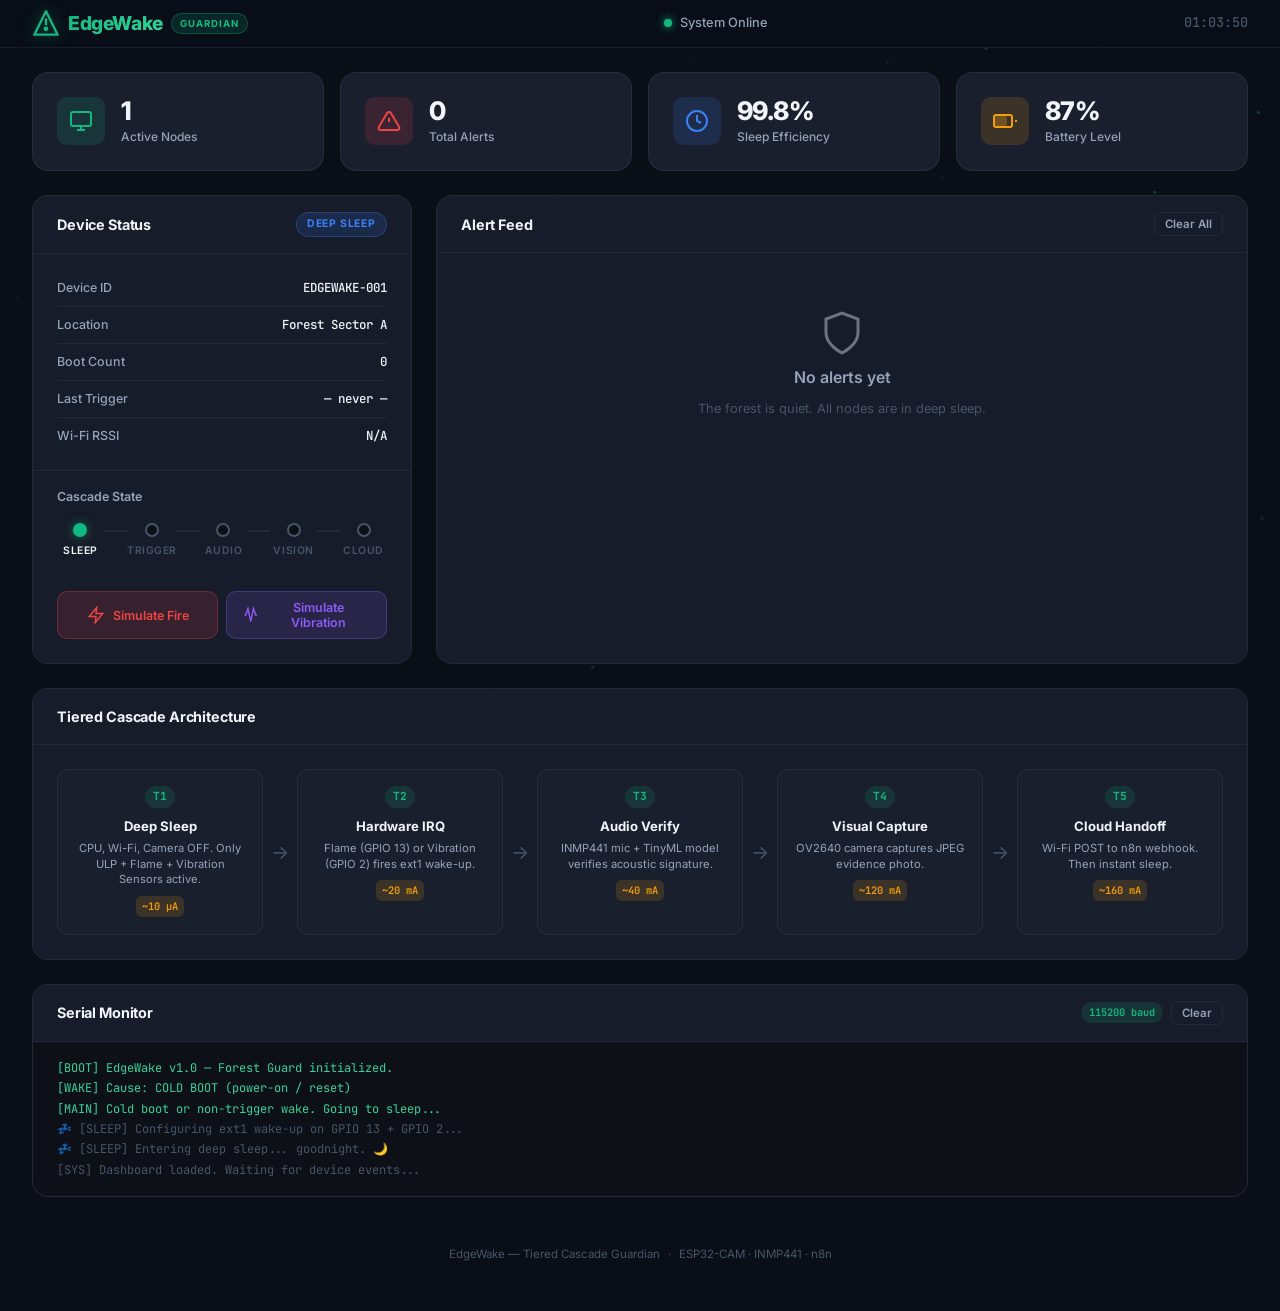
==== dashboard/index.html @ 71e4fdf6 "feat: Complete EdgeWake Forest Guardian system - ESP32-CAM firmware with 5-tier cascade architecture" ====
<!DOCTYPE html>
<html lang="en">
<head>
  <meta charset="UTF-8">
  <meta name="viewport" content="width=device-width, initial-scale=1.0">
  <meta name="description" content="EdgeWake Forest Guardian — Real-time threat monitoring dashboard for ultra-low-power forest surveillance nodes.">
  <title>EdgeWake — Forest Guardian Dashboard</title>
  <link rel="preconnect" href="https://fonts.googleapis.com">
  <link rel="preconnect" href="https://fonts.gstatic.com" crossorigin>
  <link href="https://fonts.googleapis.com/css2?family=Inter:wght@300;400;500;600;700;800;900&family=JetBrains+Mono:wght@400;500;600&display=swap" rel="stylesheet">
  <link rel="stylesheet" href="style.css">
</head>
<body>
  <!-- ── Background Canvas for particle animation ── -->
  <canvas id="particleCanvas"></canvas>

  <!-- ── Top Navigation Bar ── -->
  <nav id="topNav" class="top-nav">
    <div class="nav-brand">
      <div class="brand-icon">
        <svg width="28" height="28" viewBox="0 0 24 24" fill="none" stroke="currentColor" stroke-width="2" stroke-linecap="round" stroke-linejoin="round">
          <path d="M12 2L2 22h20L12 2z"/>
          <path d="M12 9v4"/>
          <circle cx="12" cy="17" r="1"/>
        </svg>
      </div>
      <span class="brand-text">EdgeWake</span>
      <span class="brand-badge">GUARDIAN</span>
    </div>
    <div class="nav-status">
      <div class="status-dot" id="systemStatusDot"></div>
      <span class="status-text" id="systemStatusText">System Online</span>
    </div>
    <div class="nav-time" id="navClock">--:--:--</div>
  </nav>

  <!-- ── Main Dashboard Grid ── -->
  <main class="dashboard">

    <!-- ── Row 1: Stat Cards ── -->
    <section class="stats-row" id="statsRow">
      <div class="stat-card" id="statDevices">
        <div class="stat-icon devices-icon">
          <svg width="24" height="24" viewBox="0 0 24 24" fill="none" stroke="currentColor" stroke-width="2"><rect x="2" y="3" width="20" height="14" rx="2"/><line x1="8" y1="21" x2="16" y2="21"/><line x1="12" y1="17" x2="12" y2="21"/></svg>
        </div>
        <div class="stat-data">
          <span class="stat-value" id="deviceCount">1</span>
          <span class="stat-label">Active Nodes</span>
        </div>
      </div>

      <div class="stat-card" id="statAlerts">
        <div class="stat-icon alerts-icon">
          <svg width="24" height="24" viewBox="0 0 24 24" fill="none" stroke="currentColor" stroke-width="2"><path d="M10.29 3.86L1.82 18a2 2 0 001.71 3h16.94a2 2 0 001.71-3L13.71 3.86a2 2 0 00-3.42 0z"/><line x1="12" y1="9" x2="12" y2="13"/><line x1="12" y1="17" x2="12.01" y2="17"/></svg>
        </div>
        <div class="stat-data">
          <span class="stat-value" id="alertCount">0</span>
          <span class="stat-label">Total Alerts</span>
        </div>
      </div>

      <div class="stat-card" id="statUptime">
        <div class="stat-icon uptime-icon">
          <svg width="24" height="24" viewBox="0 0 24 24" fill="none" stroke="currentColor" stroke-width="2"><circle cx="12" cy="12" r="10"/><polyline points="12 6 12 12 16 14"/></svg>
        </div>
        <div class="stat-data">
          <span class="stat-value" id="uptimeValue">99.8%</span>
          <span class="stat-label">Sleep Efficiency</span>
        </div>
      </div>

      <div class="stat-card" id="statBattery">
        <div class="stat-icon battery-icon">
          <svg width="24" height="24" viewBox="0 0 24 24" fill="none" stroke="currentColor" stroke-width="2"><rect x="1" y="6" width="18" height="12" rx="2"/><line x1="23" y1="13" x2="23" y2="11"/><rect x="3" y="8" width="10" height="8" rx="1" fill="currentColor" opacity="0.3"/></svg>
        </div>
        <div class="stat-data">
          <span class="stat-value" id="batteryValue">87%</span>
          <span class="stat-label">Battery Level</span>
        </div>
      </div>
    </section>

    <!-- ── Row 2: Main Content ── -->
    <section class="content-row">

      <!-- ── Left: Device Status Panel ── -->
      <div class="panel device-panel" id="devicePanel">
        <div class="panel-header">
          <h2>Device Status</h2>
          <span class="panel-badge sleep" id="deviceStateBadge">DEEP SLEEP</span>
        </div>
        <div class="device-info">
          <div class="info-row">
            <span class="info-label">Device ID</span>
            <span class="info-value" id="infoDeviceId">EDGEWAKE-001</span>
          </div>
          <div class="info-row">
            <span class="info-label">Location</span>
            <span class="info-value" id="infoLocation">Forest Sector A</span>
          </div>
          <div class="info-row">
            <span class="info-label">Boot Count</span>
            <span class="info-value" id="infoBootCount">0</span>
          </div>
          <div class="info-row">
            <span class="info-label">Last Trigger</span>
            <span class="info-value" id="infoLastTrigger">— never —</span>
          </div>
          <div class="info-row">
            <span class="info-label">Wi-Fi RSSI</span>
            <span class="info-value" id="infoRssi">N/A</span>
          </div>
        </div>

        <!-- Cascade Tier Visualization -->
        <div class="cascade-viz">
          <h3>Cascade State</h3>
          <div class="tier-track">
            <div class="tier-step active" id="tier1" data-tier="1">
              <div class="tier-dot"></div>
              <span>Sleep</span>
            </div>
            <div class="tier-connector"></div>
            <div class="tier-step" id="tier2" data-tier="2">
              <div class="tier-dot"></div>
              <span>Trigger</span>
            </div>
            <div class="tier-connector"></div>
            <div class="tier-step" id="tier3" data-tier="3">
              <div class="tier-dot"></div>
              <span>Audio</span>
            </div>
            <div class="tier-connector"></div>
            <div class="tier-step" id="tier4" data-tier="4">
              <div class="tier-dot"></div>
              <span>Vision</span>
            </div>
            <div class="tier-connector"></div>
            <div class="tier-step" id="tier5" data-tier="5">
              <div class="tier-dot"></div>
              <span>Cloud</span>
            </div>
          </div>
        </div>

        <!-- Simulate Buttons -->
        <div class="btn-simulate-group">
          <button class="btn-simulate fire" id="btnSimulateFire" onclick="simulateAlert('fire')">
            <svg width="18" height="18" viewBox="0 0 24 24" fill="none" stroke="currentColor" stroke-width="2"><polygon points="13 2 3 14 12 14 11 22 21 10 12 10 13 2"/></svg>
            Simulate Fire
          </button>
          <button class="btn-simulate vibration" id="btnSimulateVibration" onclick="simulateAlert('vibration')">
            <svg width="18" height="18" viewBox="0 0 24 24" fill="none" stroke="currentColor" stroke-width="2"><path d="M2 12h2l3-9 4 18 4-18 3 9h2"/></svg>
            Simulate Vibration
          </button>
        </div>
      </div>

      <!-- ── Right: Alert Feed ── -->
      <div class="panel feed-panel" id="feedPanel">
        <div class="panel-header">
          <h2>Alert Feed</h2>
          <button class="btn-clear" id="btnClear" onclick="clearAlerts()">Clear All</button>
        </div>
        <div class="alert-feed" id="alertFeed">
          <div class="empty-state" id="emptyState">
            <svg width="48" height="48" viewBox="0 0 24 24" fill="none" stroke="currentColor" stroke-width="1.5" opacity="0.4">
              <path d="M12 22s8-4 8-10V5l-8-3-8 3v7c0 6 8 10 8 10z"/>
            </svg>
            <p>No alerts yet</p>
            <span>The forest is quiet. All nodes are in deep sleep.</span>
          </div>
        </div>
      </div>
    </section>

    <!-- ── Row 3: Architecture Diagram ── -->
    <section class="arch-row">
      <div class="panel arch-panel" id="archPanel">
        <div class="panel-header">
          <h2>Tiered Cascade Architecture</h2>
        </div>
        <div class="arch-diagram">
          <div class="arch-tier" id="archTier1">
            <div class="arch-tier-num">T1</div>
            <div class="arch-tier-content">
              <h4>Deep Sleep</h4>
              <p>CPU, Wi-Fi, Camera OFF. Only ULP + Flame + Vibration Sensors active.</p>
              <span class="arch-power">~10 µA</span>
            </div>
          </div>
          <div class="arch-arrow">→</div>
          <div class="arch-tier" id="archTier2">
            <div class="arch-tier-num">T2</div>
            <div class="arch-tier-content">
              <h4>Hardware IRQ</h4>
              <p>Flame (GPIO 13) or Vibration (GPIO 2) fires ext1 wake-up.</p>
              <span class="arch-power">~20 mA</span>
            </div>
          </div>
          <div class="arch-arrow">→</div>
          <div class="arch-tier" id="archTier3">
            <div class="arch-tier-num">T3</div>
            <div class="arch-tier-content">
              <h4>Audio Verify</h4>
              <p>INMP441 mic + TinyML model verifies acoustic signature.</p>
              <span class="arch-power">~40 mA</span>
            </div>
          </div>
          <div class="arch-arrow">→</div>
          <div class="arch-tier" id="archTier4">
            <div class="arch-tier-num">T4</div>
            <div class="arch-tier-content">
              <h4>Visual Capture</h4>
              <p>OV2640 camera captures JPEG evidence photo.</p>
              <span class="arch-power">~120 mA</span>
            </div>
          </div>
          <div class="arch-arrow">→</div>
          <div class="arch-tier" id="archTier5">
            <div class="arch-tier-num">T5</div>
            <div class="arch-tier-content">
              <h4>Cloud Handoff</h4>
              <p>Wi-Fi POST to n8n webhook. Then instant sleep.</p>
              <span class="arch-power">~160 mA</span>
            </div>
          </div>
        </div>
      </div>
    </section>

    <!-- ── Row 4: Serial Monitor Simulation ── -->
    <section class="serial-row">
      <div class="panel serial-panel" id="serialPanel">
        <div class="panel-header">
          <h2>Serial Monitor</h2>
          <div class="serial-controls">
            <span class="baud-badge">115200 baud</span>
            <button class="btn-clear" id="btnClearSerial" onclick="clearSerial()">Clear</button>
          </div>
        </div>
        <div class="serial-output" id="serialOutput">
          <div class="serial-line">[BOOT] EdgeWake v1.0 — Forest Guard initialized.</div>
          <div class="serial-line">[WAKE] Cause: COLD BOOT (power-on / reset)</div>
          <div class="serial-line">[MAIN] Cold boot or non-trigger wake. Going to sleep...</div>
          <div class="serial-line dim">💤 [SLEEP] Configuring ext1 wake-up on GPIO 13 + GPIO 2...</div>
          <div class="serial-line dim">💤 [SLEEP] Entering deep sleep... goodnight. 🌙</div>
        </div>
      </div>
    </section>
  </main>

  <!-- ── Footer ── -->
  <footer class="dashboard-footer">
    <span>EdgeWake — Tiered Cascade Guardian</span>
    <span>·</span>
    <span>ESP32-CAM · INMP441 · n8n</span>
  </footer>

  <script src="script.js"></script>
</body>
</html>
---- dashboard/style.css ----
/* ============================================================
 *  EdgeWake — Forest Guardian Dashboard
 *  Design System & Styles
 * ============================================================ */

/* ── CSS Custom Properties (Design Tokens) ──────────────── */
:root {
  /* Background & Surfaces */
  --bg-primary:      #0a0e17;
  --bg-secondary:    #111827;
  --bg-card:         #1a1f2e;
  --bg-card-hover:   #222838;
  --bg-panel:        rgba(26, 31, 46, 0.85);
  --bg-input:        #0d1117;

  /* Brand */
  --brand-green:     #10b981;
  --brand-green-dim: rgba(16, 185, 129, 0.15);
  --brand-emerald:   #34d399;
  --brand-teal:      #14b8a6;

  /* Accents */
  --accent-fire:     #ef4444;
  --accent-fire-dim: rgba(239, 68, 68, 0.15);
  --accent-amber:    #f59e0b;
  --accent-amber-dim:rgba(245, 158, 11, 0.15);
  --accent-blue:     #3b82f6;
  --accent-blue-dim: rgba(59, 130, 246, 0.15);
  --accent-purple:   #8b5cf6;
  --accent-purple-dim: rgba(139, 92, 246, 0.15);
  --shadow-glow-purple: 0 0 20px rgba(139, 92, 246, 0.3);

  /* Text */
  --text-primary:    #f1f5f9;
  --text-secondary:  #94a3b8;
  --text-muted:      #475569;
  --text-inverse:    #0f172a;

  /* Borders */
  --border-default:  rgba(148, 163, 184, 0.1);
  --border-hover:    rgba(148, 163, 184, 0.2);
  --border-active:   rgba(16, 185, 129, 0.4);

  /* Shadows */
  --shadow-sm:       0 1px 3px rgba(0, 0, 0, 0.3);
  --shadow-md:       0 4px 12px rgba(0, 0, 0, 0.4);
  --shadow-lg:       0 8px 32px rgba(0, 0, 0, 0.5);
  --shadow-glow-green: 0 0 20px rgba(16, 185, 129, 0.3);
  --shadow-glow-fire:  0 0 20px rgba(239, 68, 68, 0.3);

  /* Typography */
  --font-sans:  'Inter', -apple-system, BlinkMacSystemFont, sans-serif;
  --font-mono:  'JetBrains Mono', 'Fira Code', 'Consolas', monospace;

  /* Spacing */
  --space-xs:  0.25rem;
  --space-sm:  0.5rem;
  --space-md:  1rem;
  --space-lg:  1.5rem;
  --space-xl:  2rem;
  --space-2xl: 3rem;

  /* Radius */
  --radius-sm:  6px;
  --radius-md:  10px;
  --radius-lg:  16px;
  --radius-xl:  20px;
  --radius-full: 9999px;

  /* Transitions */
  --ease-out:  cubic-bezier(0.16, 1, 0.3, 1);
  --duration:  0.25s;
}

/* ── Reset & Base ───────────────────────────────────────── */
*, *::before, *::after {
  margin: 0;
  padding: 0;
  box-sizing: border-box;
}

html {
  font-size: 16px;
  -webkit-font-smoothing: antialiased;
  -moz-osx-font-smoothing: grayscale;
}

body {
  font-family: var(--font-sans);
  background: var(--bg-primary);
  color: var(--text-primary);
  line-height: 1.6;
  min-height: 100vh;
  overflow-x: hidden;
  position: relative;
}

/* ── Particle Canvas Background ─────────────────────────── */
#particleCanvas {
  position: fixed;
  top: 0;
  left: 0;
  width: 100vw;
  height: 100vh;
  z-index: 0;
  pointer-events: none;
  opacity: 0.6;
}

/* ── Top Navigation ─────────────────────────────────────── */
.top-nav {
  position: sticky;
  top: 0;
  z-index: 100;
  display: flex;
  align-items: center;
  justify-content: space-between;
  padding: var(--space-sm) var(--space-xl);
  background: rgba(10, 14, 23, 0.88);
  backdrop-filter: blur(20px) saturate(180%);
  -webkit-backdrop-filter: blur(20px) saturate(180%);
  border-bottom: 1px solid var(--border-default);
}

.nav-brand {
  display: flex;
  align-items: center;
  gap: var(--space-sm);
}

.brand-icon {
  color: var(--brand-green);
  display: flex;
  filter: drop-shadow(0 0 8px rgba(16, 185, 129, 0.5));
}

.brand-text {
  font-weight: 800;
  font-size: 1.2rem;
  letter-spacing: -0.02em;
  background: linear-gradient(135deg, var(--brand-green), var(--brand-emerald));
  -webkit-background-clip: text;
  -webkit-text-fill-color: transparent;
  background-clip: text;
}

.brand-badge {
  font-size: 0.6rem;
  font-weight: 700;
  letter-spacing: 0.1em;
  padding: 2px 8px;
  border-radius: var(--radius-full);
  background: var(--brand-green-dim);
  color: var(--brand-green);
  border: 1px solid rgba(16, 185, 129, 0.3);
}

.nav-status {
  display: flex;
  align-items: center;
  gap: var(--space-sm);
}

.status-dot {
  width: 8px;
  height: 8px;
  border-radius: 50%;
  background: var(--brand-green);
  box-shadow: 0 0 8px var(--brand-green);
  animation: pulse-dot 2s ease-in-out infinite;
}

.status-dot.alert {
  background: var(--accent-fire);
  box-shadow: 0 0 8px var(--accent-fire);
  animation: pulse-dot-fire 0.5s ease-in-out infinite;
}

@keyframes pulse-dot {
  0%, 100% { opacity: 1; transform: scale(1); }
  50%      { opacity: 0.5; transform: scale(0.8); }
}

@keyframes pulse-dot-fire {
  0%, 100% { opacity: 1; transform: scale(1.2); }
  50%      { opacity: 0.7; transform: scale(0.9); }
}

.status-text {
  font-size: 0.8rem;
  color: var(--text-secondary);
  font-weight: 500;
}

.nav-time {
  font-family: var(--font-mono);
  font-size: 0.85rem;
  color: var(--text-muted);
  font-weight: 500;
}

/* ── Dashboard Layout ───────────────────────────────────── */
.dashboard {
  position: relative;
  z-index: 1;
  max-width: 1400px;
  margin: 0 auto;
  padding: var(--space-lg) var(--space-xl);
  display: flex;
  flex-direction: column;
  gap: var(--space-lg);
}

/* ── Stat Cards Row ─────────────────────────────────────── */
.stats-row {
  display: grid;
  grid-template-columns: repeat(4, 1fr);
  gap: var(--space-md);
}

.stat-card {
  display: flex;
  align-items: center;
  gap: var(--space-md);
  padding: var(--space-lg);
  background: var(--bg-card);
  border: 1px solid var(--border-default);
  border-radius: var(--radius-lg);
  transition: all var(--duration) var(--ease-out);
  cursor: default;
}

.stat-card:hover {
  background: var(--bg-card-hover);
  border-color: var(--border-hover);
  transform: translateY(-2px);
  box-shadow: var(--shadow-md);
}

.stat-icon {
  width: 48px;
  height: 48px;
  border-radius: var(--radius-md);
  display: flex;
  align-items: center;
  justify-content: center;
  flex-shrink: 0;
}

.devices-icon { background: var(--brand-green-dim);  color: var(--brand-green); }
.alerts-icon  { background: var(--accent-fire-dim);   color: var(--accent-fire); }
.uptime-icon  { background: var(--accent-blue-dim);   color: var(--accent-blue); }
.battery-icon { background: var(--accent-amber-dim);  color: var(--accent-amber); }

.stat-data {
  display: flex;
  flex-direction: column;
}

.stat-value {
  font-size: 1.6rem;
  font-weight: 800;
  letter-spacing: -0.02em;
  line-height: 1.1;
}

.stat-label {
  font-size: 0.75rem;
  color: var(--text-secondary);
  font-weight: 500;
  margin-top: 2px;
}

/* ── Content Row (2-column) ─────────────────────────────── */
.content-row {
  display: grid;
  grid-template-columns: 380px 1fr;
  gap: var(--space-lg);
}

/* ── Panel Base ─────────────────────────────────────────── */
.panel {
  background: var(--bg-panel);
  border: 1px solid var(--border-default);
  border-radius: var(--radius-lg);
  backdrop-filter: blur(12px);
  -webkit-backdrop-filter: blur(12px);
  overflow: hidden;
}

.panel-header {
  display: flex;
  align-items: center;
  justify-content: space-between;
  padding: var(--space-md) var(--space-lg);
  border-bottom: 1px solid var(--border-default);
}

.panel-header h2 {
  font-size: 0.9rem;
  font-weight: 700;
  letter-spacing: -0.01em;
}

.panel-badge {
  font-size: 0.65rem;
  font-weight: 700;
  letter-spacing: 0.08em;
  padding: 3px 10px;
  border-radius: var(--radius-full);
}

.panel-badge.sleep {
  background: var(--accent-blue-dim);
  color: var(--accent-blue);
  border: 1px solid rgba(59, 130, 246, 0.3);
}

.panel-badge.awake {
  background: var(--accent-fire-dim);
  color: var(--accent-fire);
  border: 1px solid rgba(239, 68, 68, 0.3);
  animation: badge-pulse 1s ease-in-out infinite;
}

@keyframes badge-pulse {
  0%, 100% { box-shadow: 0 0 0 0 rgba(239, 68, 68, 0.3); }
  50%      { box-shadow: 0 0 12px 4px rgba(239, 68, 68, 0.15); }
}

/* ── Device Panel ───────────────────────────────────────── */
.device-info {
  padding: var(--space-md) var(--space-lg);
}

.info-row {
  display: flex;
  justify-content: space-between;
  align-items: center;
  padding: var(--space-sm) 0;
  border-bottom: 1px solid var(--border-default);
}

.info-row:last-child { border-bottom: none; }

.info-label {
  font-size: 0.78rem;
  color: var(--text-secondary);
  font-weight: 500;
}

.info-value {
  font-family: var(--font-mono);
  font-size: 0.78rem;
  color: var(--text-primary);
  font-weight: 500;
}

/* ── Cascade Tier Visualization ─────────────────────────── */
.cascade-viz {
  padding: var(--space-md) var(--space-lg);
  border-top: 1px solid var(--border-default);
}

.cascade-viz h3 {
  font-size: 0.78rem;
  font-weight: 600;
  color: var(--text-secondary);
  margin-bottom: var(--space-md);
}

.tier-track {
  display: flex;
  align-items: center;
  gap: 0;
}

.tier-step {
  display: flex;
  flex-direction: column;
  align-items: center;
  gap: 6px;
  flex: 1;
  position: relative;
}

.tier-dot {
  width: 14px;
  height: 14px;
  border-radius: 50%;
  background: var(--bg-input);
  border: 2px solid var(--text-muted);
  transition: all 0.4s var(--ease-out);
}

.tier-step.active .tier-dot {
  background: var(--brand-green);
  border-color: var(--brand-green);
  box-shadow: 0 0 10px rgba(16, 185, 129, 0.5);
}

.tier-step.fire .tier-dot {
  background: var(--accent-fire);
  border-color: var(--accent-fire);
  box-shadow: 0 0 10px rgba(239, 68, 68, 0.5);
  animation: tier-fire-pulse 0.6s ease-in-out infinite;
}

@keyframes tier-fire-pulse {
  0%, 100% { box-shadow: 0 0 10px rgba(239, 68, 68, 0.5); }
  50%      { box-shadow: 0 0 20px rgba(239, 68, 68, 0.8); }
}

.tier-step span {
  font-size: 0.65rem;
  font-weight: 600;
  color: var(--text-muted);
  text-transform: uppercase;
  letter-spacing: 0.05em;
}

.tier-step.active span,
.tier-step.fire span,
.tier-step.vibration span {
  color: var(--text-primary);
}

.tier-step.vibration .tier-dot {
  background: var(--accent-purple);
  border-color: var(--accent-purple);
  box-shadow: 0 0 10px rgba(139, 92, 246, 0.5);
  animation: tier-vibration-pulse 0.6s ease-in-out infinite;
}

@keyframes tier-vibration-pulse {
  0%, 100% { box-shadow: 0 0 10px rgba(139, 92, 246, 0.5); }
  50%      { box-shadow: 0 0 20px rgba(139, 92, 246, 0.8); }
}

.tier-connector.vibration-lit {
  background: var(--accent-purple);
  box-shadow: 0 0 6px rgba(139, 92, 246, 0.4);
}

.tier-connector {
  flex: 0.5;
  height: 2px;
  background: var(--border-default);
  margin-bottom: 20px;
  transition: background 0.4s var(--ease-out);
}

.tier-connector.lit {
  background: var(--brand-green);
  box-shadow: 0 0 6px rgba(16, 185, 129, 0.4);
}

.tier-connector.fire-lit {
  background: var(--accent-fire);
  box-shadow: 0 0 6px rgba(239, 68, 68, 0.4);
}

/* ── Simulate Button Group ──────────────────────────────── */
.btn-simulate-group {
  display: flex;
  gap: var(--space-sm);
  padding: var(--space-md) var(--space-lg) var(--space-lg);
}

.btn-simulate {
  display: flex;
  align-items: center;
  justify-content: center;
  gap: var(--space-sm);
  flex: 1;
  padding: var(--space-sm) var(--space-md);
  border-radius: var(--radius-md);
  font-family: var(--font-sans);
  font-size: 0.78rem;
  font-weight: 600;
  cursor: pointer;
  transition: all var(--duration) var(--ease-out);
}

.btn-simulate.fire {
  border: 1px solid rgba(239, 68, 68, 0.3);
  background: var(--accent-fire-dim);
  color: var(--accent-fire);
}

.btn-simulate.fire:hover {
  background: rgba(239, 68, 68, 0.25);
  border-color: var(--accent-fire);
  transform: translateY(-1px);
  box-shadow: var(--shadow-glow-fire);
}

.btn-simulate.vibration {
  border: 1px solid rgba(139, 92, 246, 0.3);
  background: var(--accent-purple-dim);
  color: var(--accent-purple);
}

.btn-simulate.vibration:hover {
  background: rgba(139, 92, 246, 0.25);
  border-color: var(--accent-purple);
  transform: translateY(-1px);
  box-shadow: var(--shadow-glow-purple);
}

.btn-simulate:active {
  transform: translateY(0);
}

.btn-simulate:disabled {
  opacity: 0.5;
  cursor: not-allowed;
  transform: none;
  box-shadow: none;
}

/* ── Alert Feed Panel ───────────────────────────────────── */
.alert-feed {
  max-height: 460px;
  overflow-y: auto;
  padding: var(--space-sm);
}

.alert-feed::-webkit-scrollbar {
  width: 6px;
}

.alert-feed::-webkit-scrollbar-track {
  background: transparent;
}

.alert-feed::-webkit-scrollbar-thumb {
  background: var(--border-hover);
  border-radius: var(--radius-full);
}

.empty-state {
  display: flex;
  flex-direction: column;
  align-items: center;
  justify-content: center;
  padding: var(--space-2xl) var(--space-lg);
  text-align: center;
  gap: var(--space-sm);
}

.empty-state p {
  font-weight: 600;
  color: var(--text-secondary);
}

.empty-state span {
  font-size: 0.8rem;
  color: var(--text-muted);
}

/* ── Alert Card ─────────────────────────────────────────── */
.alert-card {
  display: flex;
  gap: var(--space-md);
  padding: var(--space-md);
  margin: var(--space-xs);
  border-radius: var(--radius-md);
  border: 1px solid var(--border-default);
  background: var(--bg-card);
  transition: all var(--duration) var(--ease-out);
  animation: alert-slide-in 0.4s var(--ease-out);
}

@keyframes alert-slide-in {
  from {
    opacity: 0;
    transform: translateY(-10px) scale(0.98);
  }
  to {
    opacity: 1;
    transform: translateY(0) scale(1);
  }
}

.alert-card:hover {
  border-color: var(--border-hover);
  background: var(--bg-card-hover);
}

.alert-card.fire {
  border-left: 3px solid var(--accent-fire);
}

.alert-card.vibration {
  border-left: 3px solid var(--accent-purple);
}

.alert-card.intruder {
  border-left: 3px solid var(--accent-amber);
}

.alert-card.other {
  border-left: 3px solid var(--accent-blue);
}

.alert-icon-wrap {
  width: 40px;
  height: 40px;
  border-radius: var(--radius-md);
  display: flex;
  align-items: center;
  justify-content: center;
  flex-shrink: 0;
  font-size: 1.3rem;
}

.alert-card.fire .alert-icon-wrap {
  background: var(--accent-fire-dim);
}

.alert-card.vibration .alert-icon-wrap {
  background: var(--accent-purple-dim);
}

.alert-card.intruder .alert-icon-wrap {
  background: var(--accent-amber-dim);
}

.alert-card.other .alert-icon-wrap {
  background: var(--accent-blue-dim);
}

.alert-body {
  flex: 1;
  min-width: 0;
}

.alert-title {
  font-size: 0.82rem;
  font-weight: 700;
  margin-bottom: 2px;
}

.alert-meta {
  font-size: 0.72rem;
  color: var(--text-secondary);
  display: flex;
  gap: var(--space-md);
  flex-wrap: wrap;
}

.alert-time {
  font-family: var(--font-mono);
  font-size: 0.7rem;
  color: var(--text-muted);
  margin-top: 4px;
}

.btn-clear {
  font-family: var(--font-sans);
  font-size: 0.72rem;
  font-weight: 600;
  padding: 4px 10px;
  border-radius: var(--radius-sm);
  border: 1px solid var(--border-default);
  background: transparent;
  color: var(--text-secondary);
  cursor: pointer;
  transition: all var(--duration) var(--ease-out);
}

.btn-clear:hover {
  border-color: var(--border-hover);
  color: var(--text-primary);
  background: var(--bg-card);
}

/* ── Architecture Diagram ───────────────────────────────── */
.arch-diagram {
  display: flex;
  align-items: stretch;
  gap: 0;
  padding: var(--space-lg);
  overflow-x: auto;
}

.arch-tier {
  flex: 1;
  display: flex;
  flex-direction: column;
  align-items: center;
  padding: var(--space-md);
  border: 1px solid var(--border-default);
  border-radius: var(--radius-md);
  background: var(--bg-card);
  transition: all 0.5s var(--ease-out);
  min-width: 140px;
}

.arch-tier:hover {
  border-color: var(--brand-green);
  background: var(--bg-card-hover);
  transform: translateY(-3px);
  box-shadow: var(--shadow-glow-green);
}

.arch-tier-num {
  font-family: var(--font-mono);
  font-size: 0.7rem;
  font-weight: 700;
  color: var(--brand-green);
  padding: 2px 8px;
  border-radius: var(--radius-full);
  background: var(--brand-green-dim);
  margin-bottom: var(--space-sm);
}

.arch-tier-content {
  text-align: center;
}

.arch-tier-content h4 {
  font-size: 0.82rem;
  font-weight: 700;
  margin-bottom: 4px;
}

.arch-tier-content p {
  font-size: 0.7rem;
  color: var(--text-secondary);
  line-height: 1.4;
}

.arch-power {
  display: inline-block;
  font-family: var(--font-mono);
  font-size: 0.65rem;
  font-weight: 600;
  color: var(--accent-amber);
  margin-top: var(--space-sm);
  padding: 2px 6px;
  border-radius: var(--radius-sm);
  background: var(--accent-amber-dim);
}

.arch-arrow {
  display: flex;
  align-items: center;
  font-size: 1.2rem;
  color: var(--text-muted);
  padding: 0 var(--space-sm);
  flex-shrink: 0;
}

/* ── Serial Monitor ─────────────────────────────────────── */
.serial-panel .panel-header {
  display: flex;
  align-items: center;
}

.serial-controls {
  display: flex;
  align-items: center;
  gap: var(--space-sm);
}

.baud-badge {
  font-family: var(--font-mono);
  font-size: 0.65rem;
  font-weight: 600;
  padding: 2px 8px;
  border-radius: var(--radius-full);
  background: var(--brand-green-dim);
  color: var(--brand-green);
}

.serial-output {
  font-family: var(--font-mono);
  font-size: 0.75rem;
  line-height: 1.7;
  padding: var(--space-md) var(--space-lg);
  max-height: 260px;
  overflow-y: auto;
  background: var(--bg-input);
}

.serial-output::-webkit-scrollbar {
  width: 6px;
}

.serial-output::-webkit-scrollbar-thumb {
  background: var(--border-hover);
  border-radius: var(--radius-full);
}

.serial-line {
  color: var(--brand-emerald);
  white-space: pre-wrap;
  word-break: break-all;
}

.serial-line.dim {
  color: var(--text-muted);
}

.serial-line.warn {
  color: var(--accent-amber);
}

.serial-line.error {
  color: var(--accent-fire);
}

.serial-line.info {
  color: var(--accent-blue);
}

/* ── Footer ─────────────────────────────────────────────── */
.dashboard-footer {
  position: relative;
  z-index: 1;
  text-align: center;
  padding: var(--space-lg) var(--space-xl) var(--space-2xl);
  font-size: 0.72rem;
  color: var(--text-muted);
  display: flex;
  align-items: center;
  justify-content: center;
  gap: var(--space-sm);
}

/* ── Responsive ─────────────────────────────────────────── */
@media (max-width: 1024px) {
  .stats-row {
    grid-template-columns: repeat(2, 1fr);
  }

  .content-row {
    grid-template-columns: 1fr;
  }

  .arch-diagram {
    flex-wrap: wrap;
    gap: var(--space-sm);
  }

  .arch-arrow {
    display: none;
  }

  .arch-tier {
    flex-basis: calc(50% - var(--space-sm));
  }
}

@media (max-width: 640px) {
  .dashboard {
    padding: var(--space-md);
  }

  .stats-row {
    grid-template-columns: 1fr;
  }

  .top-nav {
    padding: var(--space-sm) var(--space-md);
  }

  .nav-time {
    display: none;
  }

  .arch-tier {
    flex-basis: 100%;
  }

  .stat-card {
    padding: var(--space-md);
  }
}

/* ── Glass shimmer effect for panels ────────────────────── */
.panel::before {
  content: '';
  position: absolute;
  top: 0;
  left: -100%;
  width: 100%;
  height: 100%;
  background: linear-gradient(
    90deg,
    transparent,
    rgba(255, 255, 255, 0.02),
    transparent
  );
  transition: left 0.8s var(--ease-out);
  pointer-events: none;
}

.panel {
  position: relative;
  overflow: hidden;
}

.panel:hover::before {
  left: 100%;
}

/* ── Shake animation for fire alert ─────────────────────── */
@keyframes shake {
  0%, 100% { transform: translateX(0); }
  10%, 30%, 50%, 70%, 90% { transform: translateX(-3px); }
  20%, 40%, 60%, 80% { transform: translateX(3px); }
}

.shake {
  animation: shake 0.5s ease-in-out;
}
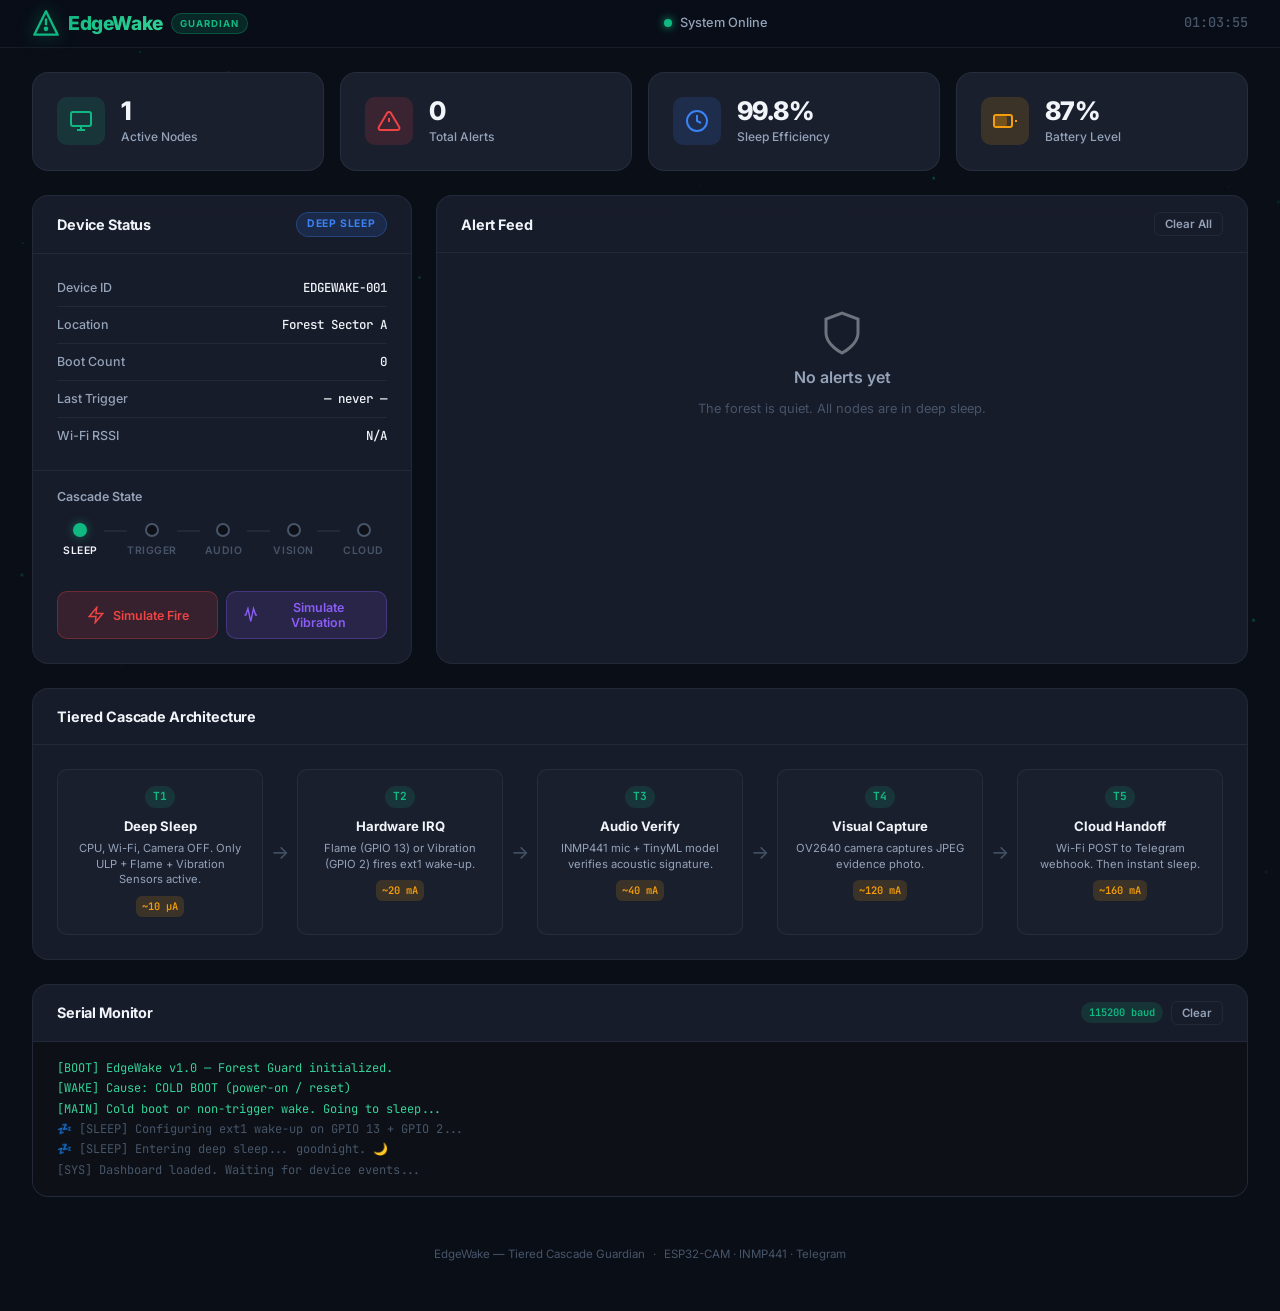
==== commit cdd8b32f: "Refactor: Massively simplify architecture for beginners - Changed vibration sensor from GPIO 2 to sa" ====
--- a/dashboard/index.html
+++ b/dashboard/index.html
@@ -221,7 +221,7 @@
             <div class="arch-tier-num">T5</div>
             <div class="arch-tier-content">
               <h4>Cloud Handoff</h4>
-              <p>Wi-Fi POST to n8n webhook. Then instant sleep.</p>
+              <p>Wi-Fi POST to Telegram webhook. Then instant sleep.</p>
               <span class="arch-power">~160 mA</span>
             </div>
           </div>
@@ -254,7 +254,7 @@
   <footer class="dashboard-footer">
     <span>EdgeWake — Tiered Cascade Guardian</span>
     <span>·</span>
-    <span>ESP32-CAM · INMP441 · n8n</span>
+    <span>ESP32-CAM · INMP441 · Telegram</span>
   </footer>
 
   <script src="script.js"></script>
